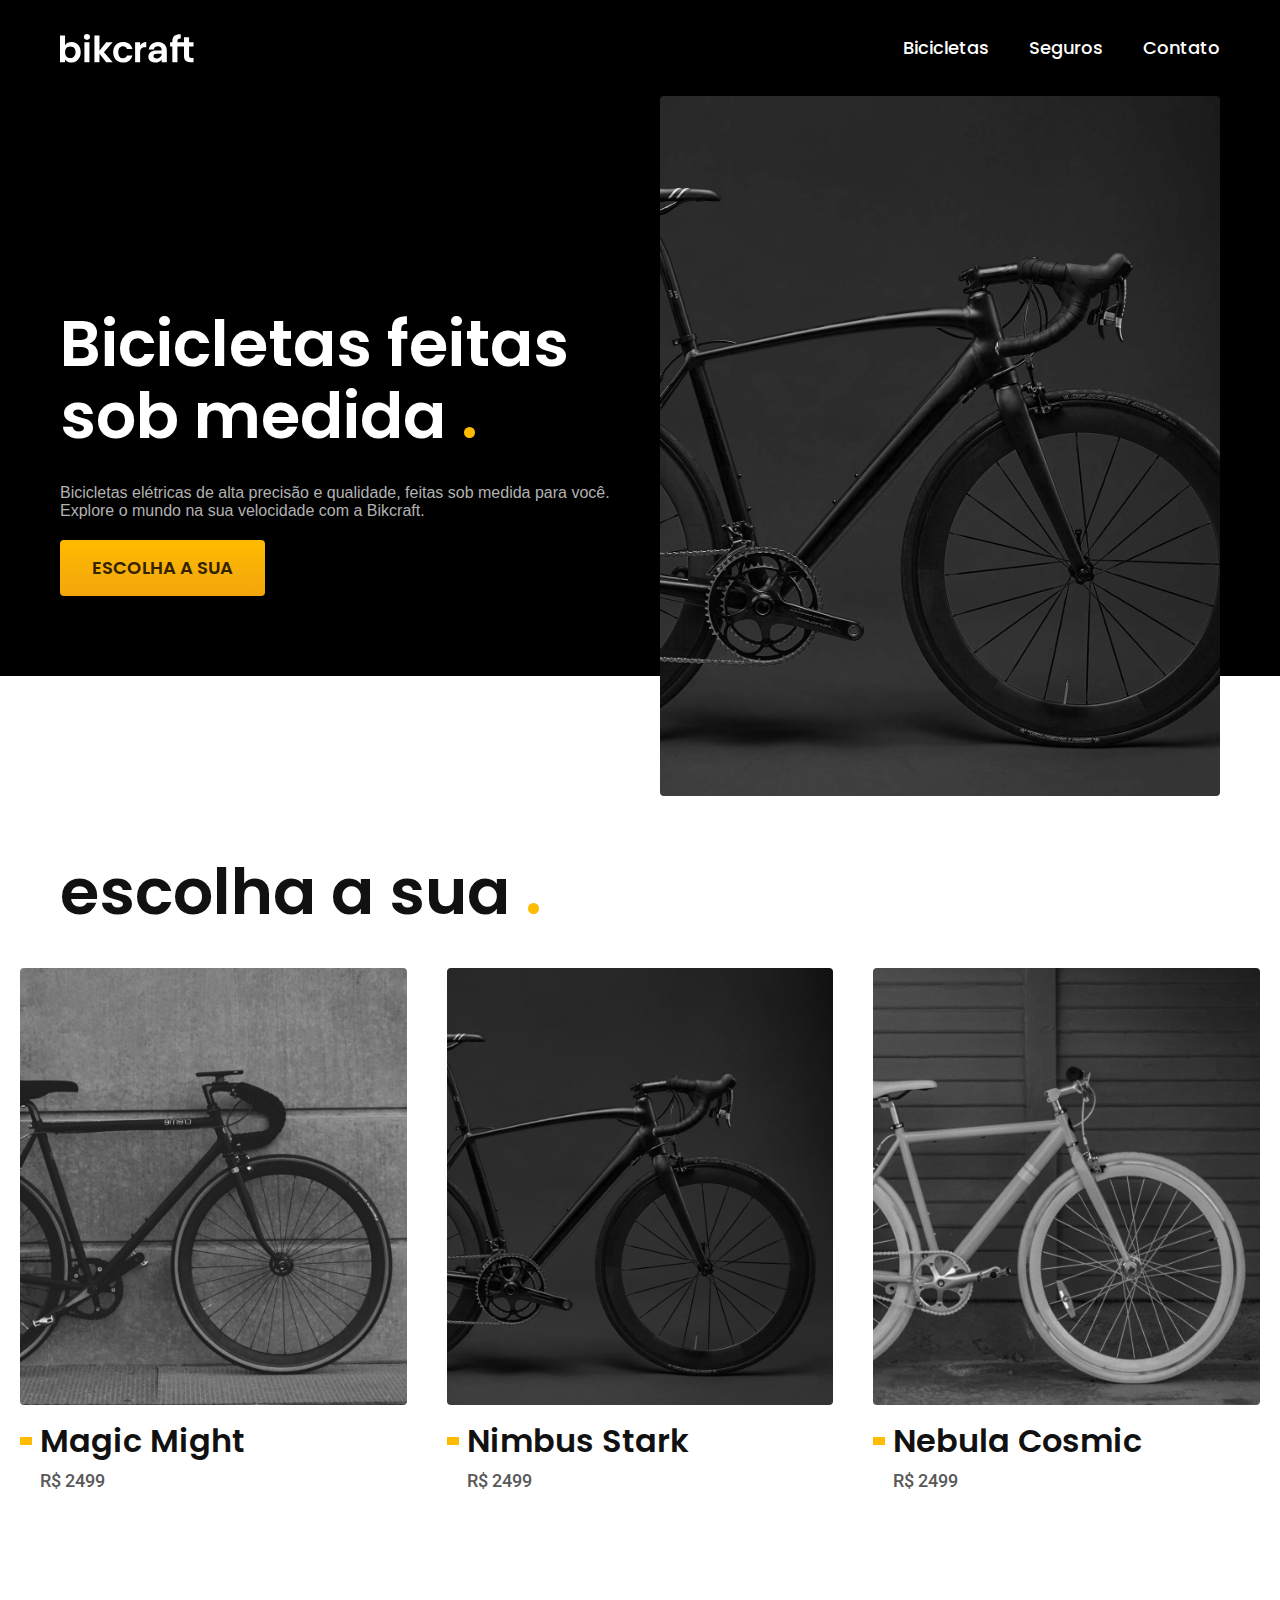
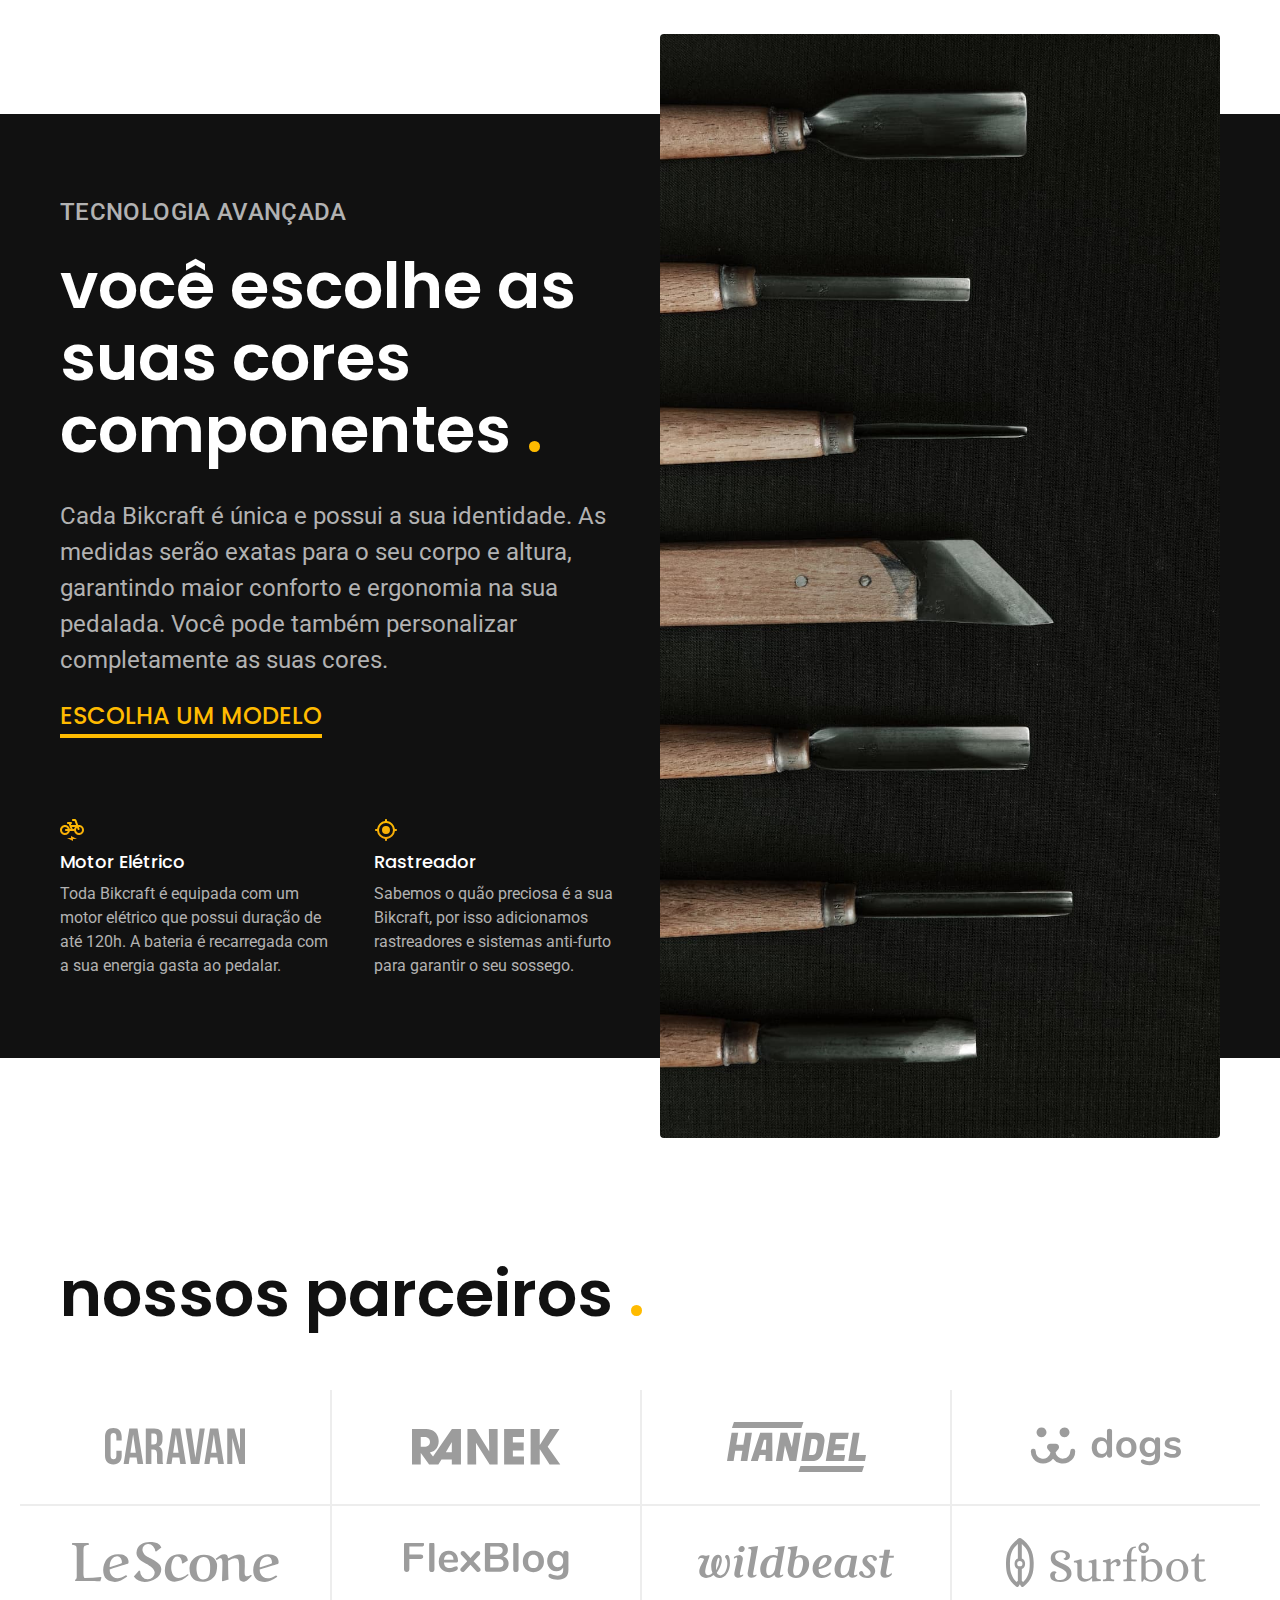
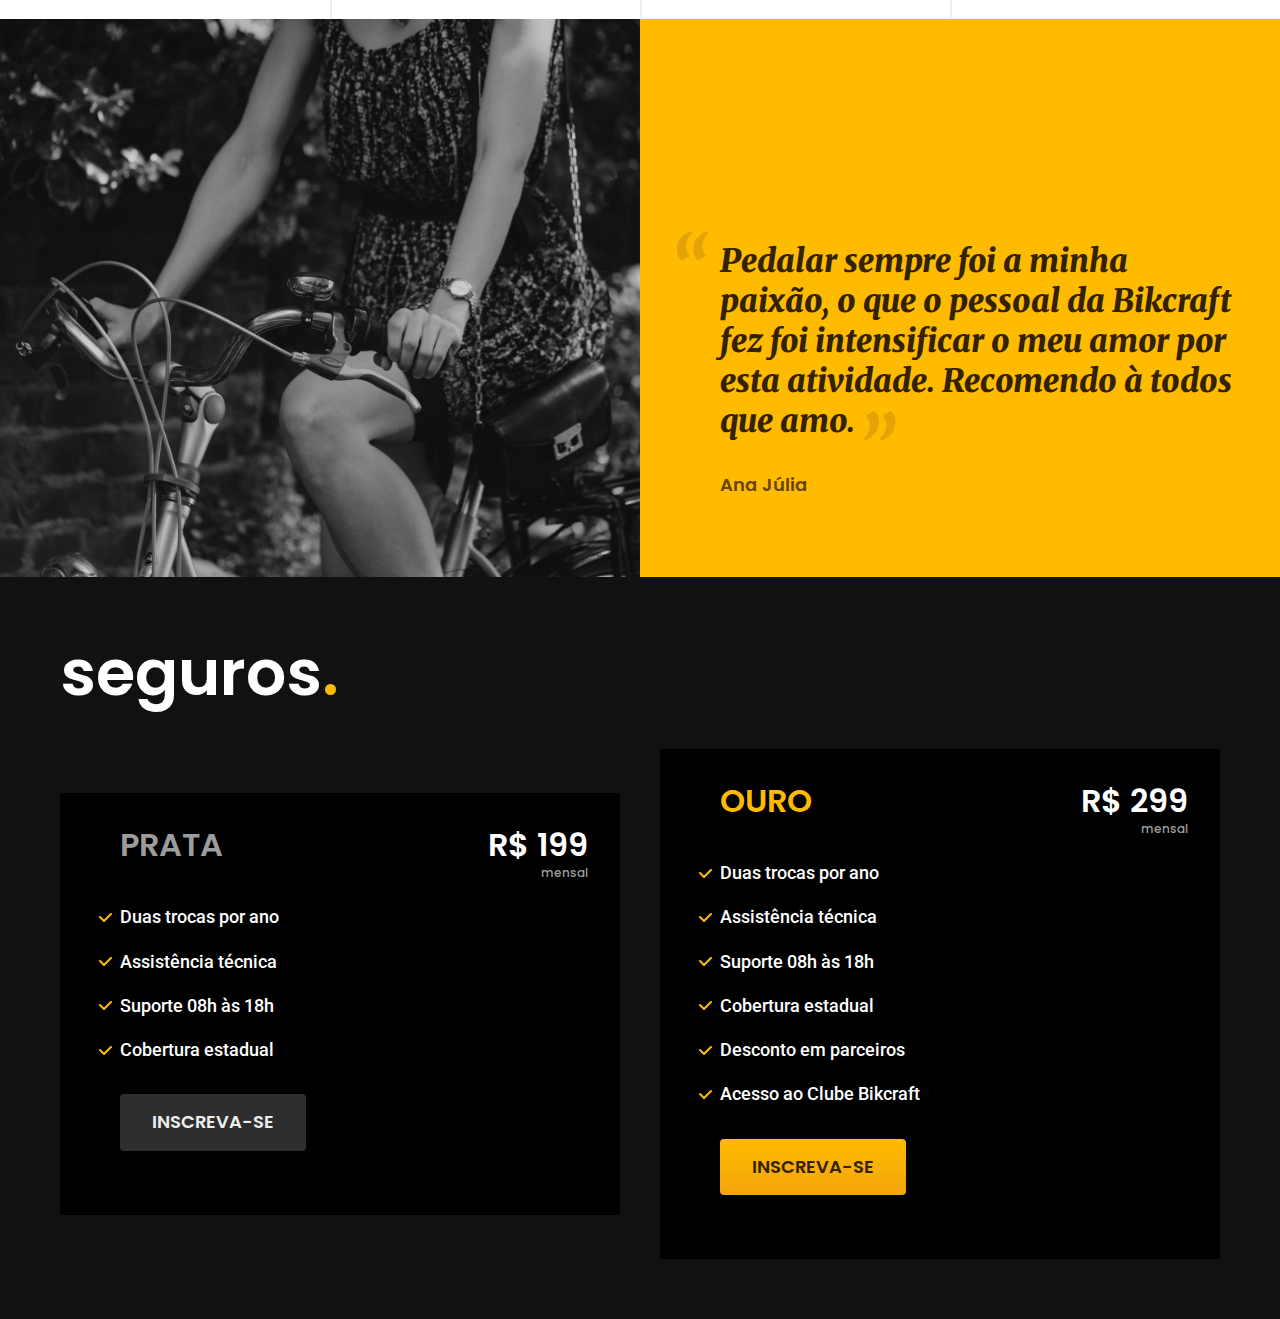
==== index.html @ 91bb76b3 "seguros" ====
<!DOCTYPE html>
<html lang="pt-br">

<head>
    <meta charset="UTF-8">
    <meta http-equiv="X-UA-Compatible" content="IE=edge">
    <meta name="viewport" content="width=device-width, initial-scale=1.0">
    <title>Bickcraft - Bicicletas Elétricas</title>
    <meta name="description" content="Bicicletas elétricas de alta precisão e qualidade, feitas sob medida para você. Explore o mundo na sua velocidade com a Bikcraft.">

    <link rel="stylesheet" href="./css/style.css">

    <link rel="preconnect" href="https://fonts.googleapis.com">
    <link rel="preconnect" href="https://fonts.gstatic.com" crossorigin>
    <link href="https://fonts.googleapis.com/css2?family=Merriweather:ital,wght@1,900&family=Poppins:wght@500;600&family=Roboto:wght@400;500&display=swap" rel="stylesheet">
</head>

<body>
    <header class="header-bg">
        <div class="header container">
            <a href="./">
                <img src="./img/bikcraft.svg" alt="Bickcraft">
            </a>

            <nav aria-label="primária">
                <ul class="header-menu  font-1-m cor-0">
                    <li><a href="./bicicletas.html">Bicicletas</a></li>
                    <li><a href="./seguros.html">Seguros</a></li>
                    <li><a href="./contato.html">Contato</a></li>
                </ul>
            </nav>
        </div>
    </header>

    <main class="introducao-bg">
        <div class="introducao container">
            <div class="introducao-conteudo">
                <h1 class="font-1-xxl cor-0">Bicicletas feitas sob medida <span class="cor-p1">.</span></h1>
                <p class="fonte-2-l cor-5">Bicicletas elétricas de alta precisão e qualidade, feitas sob medida para você. Explore o mundo na sua velocidade com a Bikcraft.</p>
                <a class="botao" href="./bicicletas.html">Escolha a sua</a>
            </div>
            <div>
                <img src="./img/fotos/introducao.jpg" alt="bicicleta eletrica preta">
            </div>
        </div>
    </main>

    <article class="bicicletas-lista">
        <h2 class="container font-1-xxl">escolha a sua <span class="cor-p1">.</span></h2>
        <ul>
            <li>
                <a href="./bicicletas/magic.html">
                    <img src="./img/bicicletas/magic-home.jpg" alt="Bicicleta Preta">
                    <h3 class="font-1-xl">Magic Might</h3>
                    <span class="font-2-m cor-8">R$ 2499</span>
                </a>
            </li>
            <li>
                <a href="./bicicletas/nimbus.html">
                    <img src="./img/bicicletas/nimbus-home.jpg" alt="Bicicleta Preta">
                    <h3 class="font-1-xl">Nimbus Stark</h3>
                    <span class="font-2-m cor-8">R$ 2499</span>
                </a>
            </li>
            <li>
                <a href="./bicicletas/nebula.html">
                    <img src="./img/bicicletas/nebula-home.jpg" alt="Bicicleta Preta">
                    <h3 class="font-1-xl">Nebula Cosmic</h3>
                    <span class="font-2-m cor-8">R$ 2499</span>
                </a>
            </li>
        </ul>
    </article>

    <article class="tecnologia-bg">
        <div class="tecnologia container">
            <div class="tecnologia-conteudo">
                <span class="font-2-l-b cor-5">Tecnologia Avançada</span>
                <h2 class="font-1-xxl cor-0">você escolhe as suas cores componentes <span class="cor-p1">.</span></h2>
                <p class="font-2-l cor-5">Cada Bikcraft é única e possui a sua identidade. As medidas serão exatas para o seu corpo e altura, garantindo maior conforto e ergonomia na sua pedalada. Você pode também personalizar completamente as suas cores.</p>
                <a class="link" href="./bibicletas.html">Escolha um modelo</a>
                <div class="tecnologia-vantagens">
                    <div>
                        <img src="./img/icones/eletrica.svg" alt="">
                        <h3 class="font-1-m cor-0">Motor Elétrico</h3>
                        <p class="font-2-s cor-5">Toda Bikcraft é equipada com um motor elétrico que possui duração de até 120h. A bateria é recarregada com a sua energia gasta ao pedalar.</p>
                    </div>
                    <div>
                        <img src="./img/icones/rastreador.svg" alt="">
                        <h3 class="font-1-m cor-0">Rastreador</h3>
                        <p class="font-2-s cor-5">Sabemos o quão preciosa é a sua Bikcraft, por isso adicionamos rastreadores e sistemas anti-furto para garantir o seu sossego.</p>
                    </div>
                </div>
            </div>
            <div class="tecnologia-imagem">
                <img src="./img/fotos/tecnologia.jpg">
            </div>
        </div>
    </article>

    <section class="parceiros" aria-label="Nossos Parceiros">
        <h2 class="container font-1-xxl">nossos parceiros <span class="cor-p1">.</span></h2>

        <ul>
            <li><img src="./img/parceiros/caravan.svg" alt="caravan"></li>
            <li><img src="./img/parceiros/ranek.svg" alt="ranek"></li>
            <li><img src="./img/parceiros/handel.svg" alt="handel"></li>
            <li><img src="./img/parceiros/dogs.svg" alt="dogs"></li>
            <li><img src="./img/parceiros/lescone.svg" alt="lescone"></li>
            <li><img src="./img/parceiros/flexblog.svg" alt="flexblog"></li>
            <li><img src="./img/parceiros/wildbeast.svg" alt="wildbeast"></li>
            <li><img src="./img/parceiros/surfbot.svg" alt="surfbot"></li>
        </ul>
    </section>

    <section class="depoimento" aria-label="Depoimento">
        <div>
            <img src="./img/fotos/depoimento.jpg" alt="Pessoa pedalando uma bicicleta Bickcraft">
        </div>
        <div class="depoimento-conteudo">
            <blockquote class="font-1-xl cor-p5">
                <p>Pedalar sempre foi a minha paixão, o que o pessoal da Bikcraft fez foi intensificar o meu amor por esta atividade. Recomendo à todos que amo.</p>
            </blockquote>
            <span class="font-1-m-b cor-p4">Ana Júlia</span>
        </div>
    </section>

    <article class="seguros-bg">
        <div class="seguros container">
            <h2 class="font-1-xxl cor-0">seguros<span class="cor-p1">.</span></h2>
            <div class="seguros-item">
                <h3 class="font-1-xl cor-6">PRATA</h3>
                <span class="font-1-xl cor-0">R$ 199 <span class="font-1-xs cor-6">mensal</span></span>
                <ul class="font-2-m cor-0">
                    <li>Duas trocas por ano</li>
                    <li>Assistência técnica</li>
                    <li>Suporte 08h às 18h</li>
                    <li>Cobertura estadual</li>
                </ul>
                <a class="botao secundario" href="./orcamento.html">Inscreva-se</a>
            </div>
            <div class="seguros-item">
                <h3 class="font-1-xl cor-p1">OURO</h3>
                <span class="font-1-xl cor-0">R$ 299 <span class="font-1-xs cor-6">mensal</span></span>
                <ul class="font-2-m cor-0">
                    <li>Duas trocas por ano</li>
                    <li>Assistência técnica</li>
                    <li>Suporte 08h às 18h</li>
                    <li>Cobertura estadual</li>
                    <li>Desconto em parceiros</li>
                    <li>Acesso ao Clube Bikcraft</li>
                </ul>
                <a class="botao" href="./orcamento.html">Inscreva-se</a>
            </div>
        </div>
    </article>

</body>

</html>
---- css/style.css ----
@import "./global/global.css";
@import "./utilidades/tipografia.css";
@import "./utilidades/cores.css";

@import "./global/header.css";

@import "./utilidades/componentes.css";

@import "./home/introducao.css";

@import "./bicicletas/bicicletas-lista.css";
@import "./seguros/seguros.css";

@import "./home/depoimento.css";
@import "./home/tecnologia.css";
@import "./home/parceiros.css"
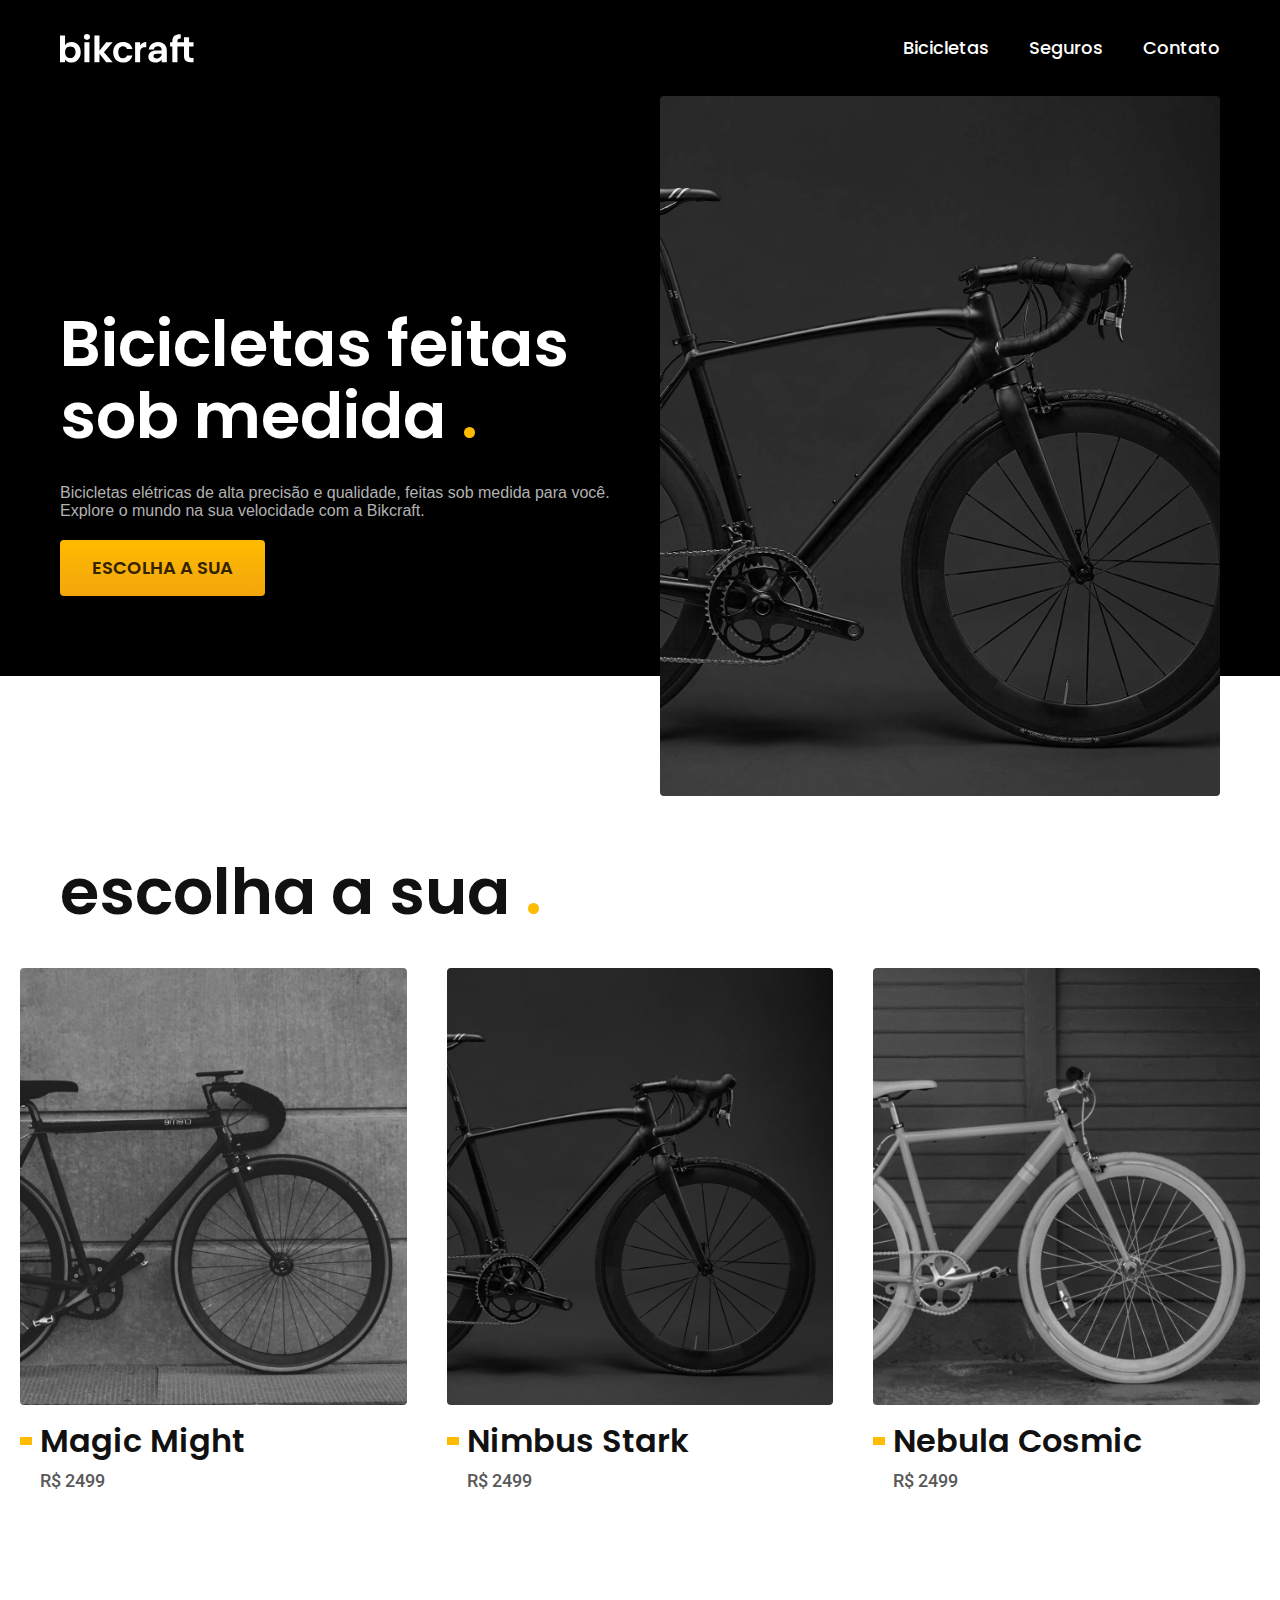
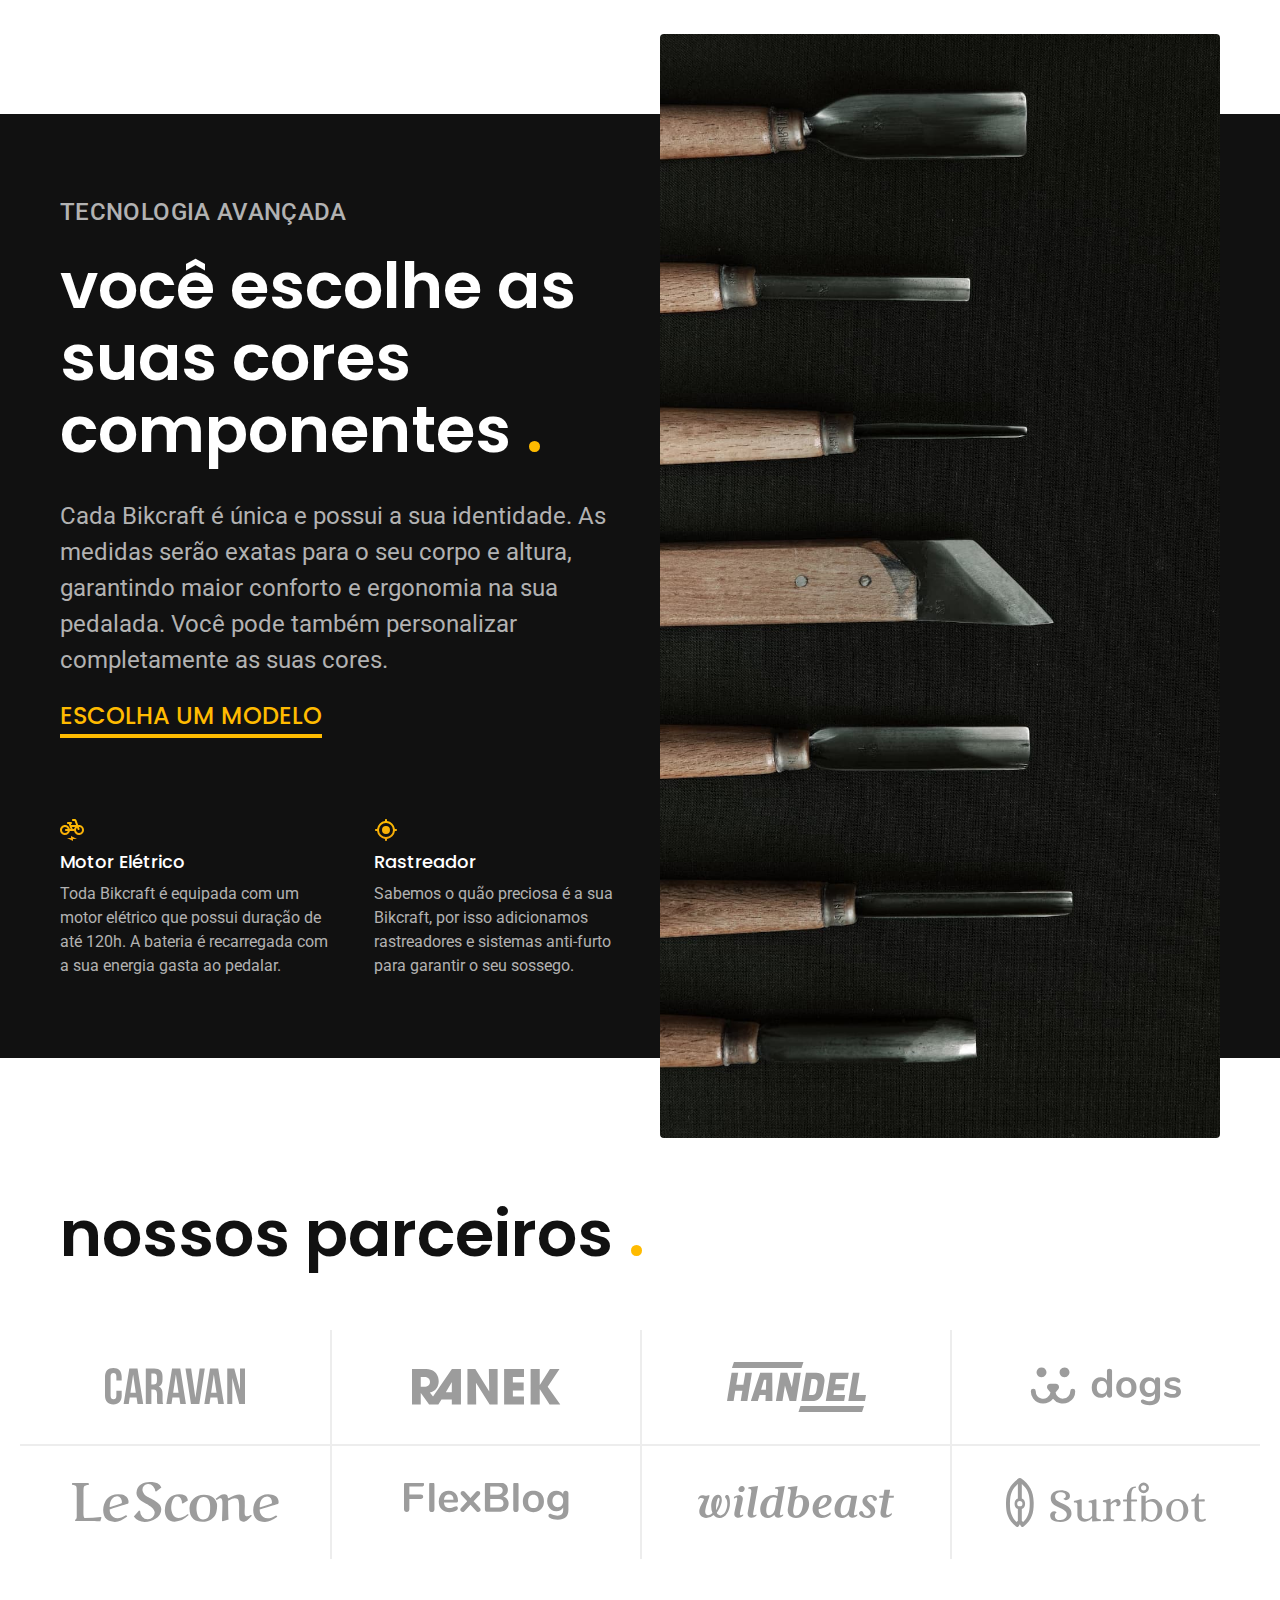
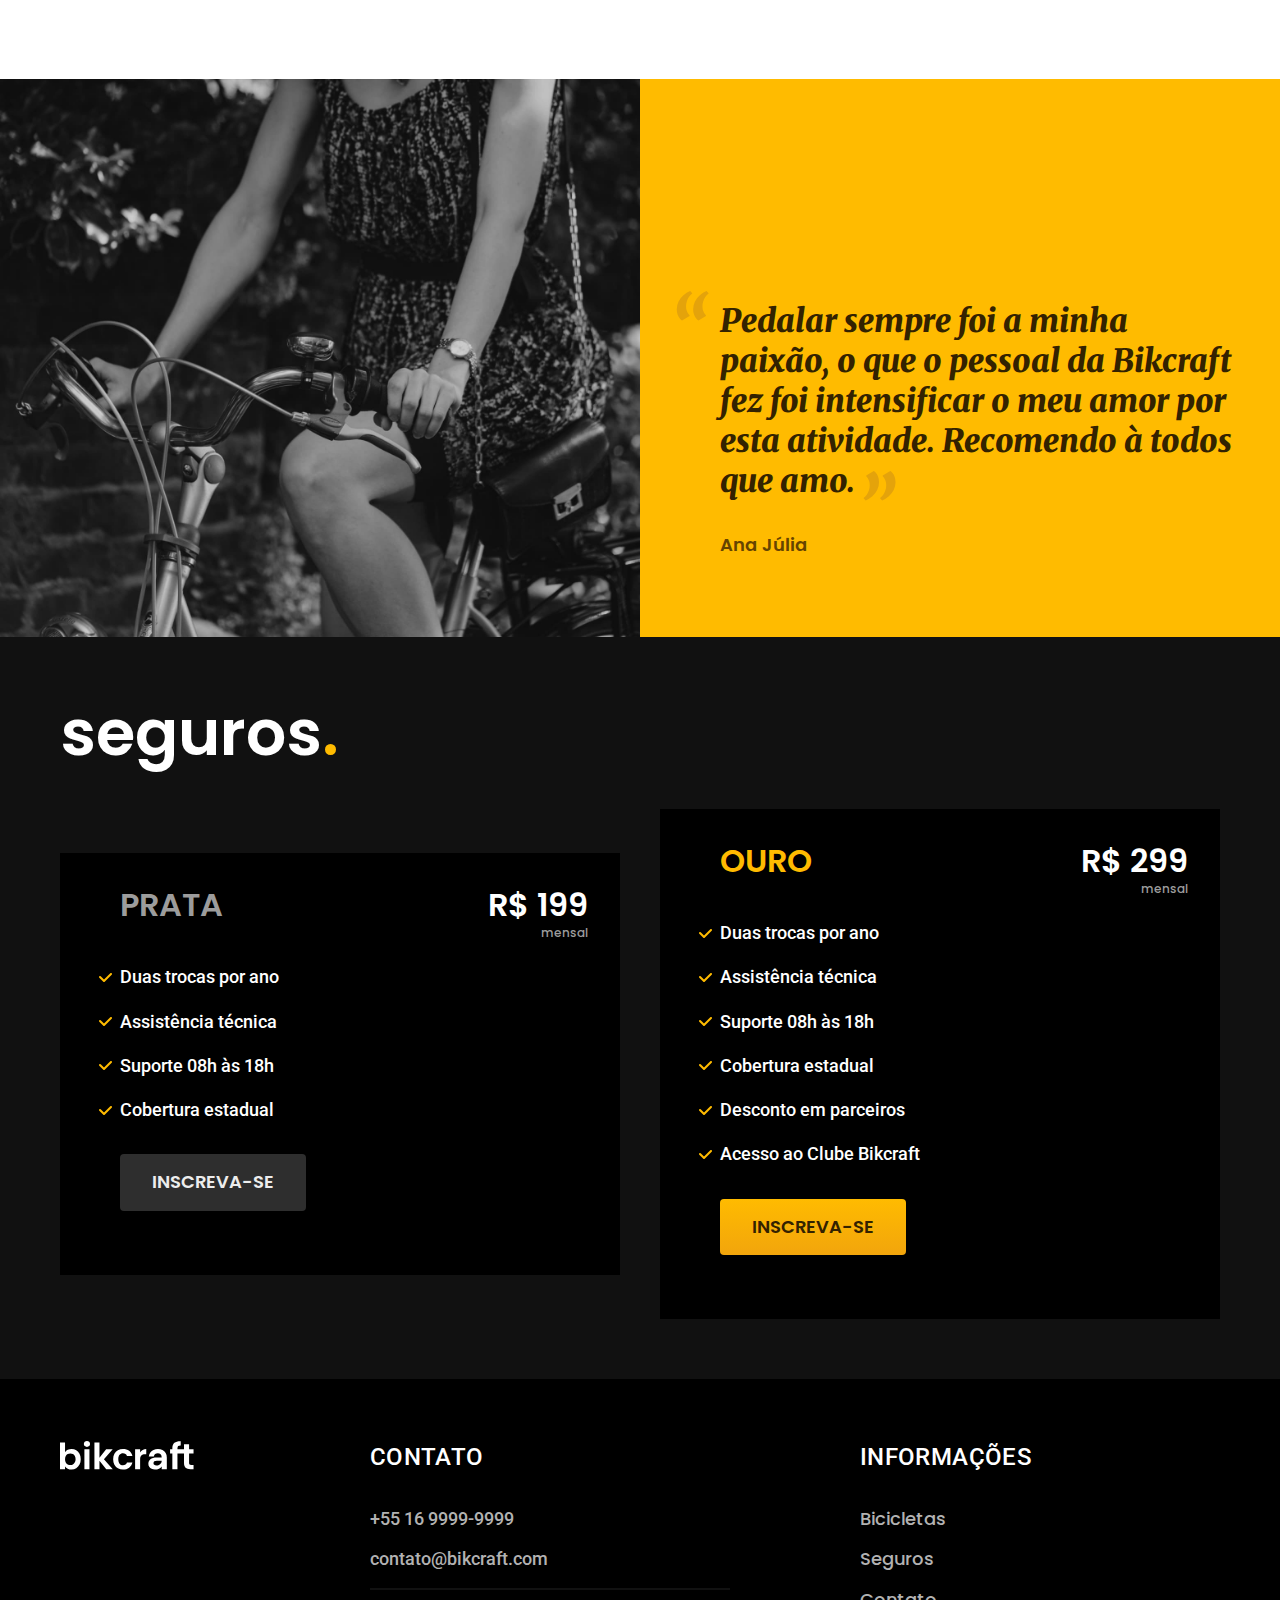
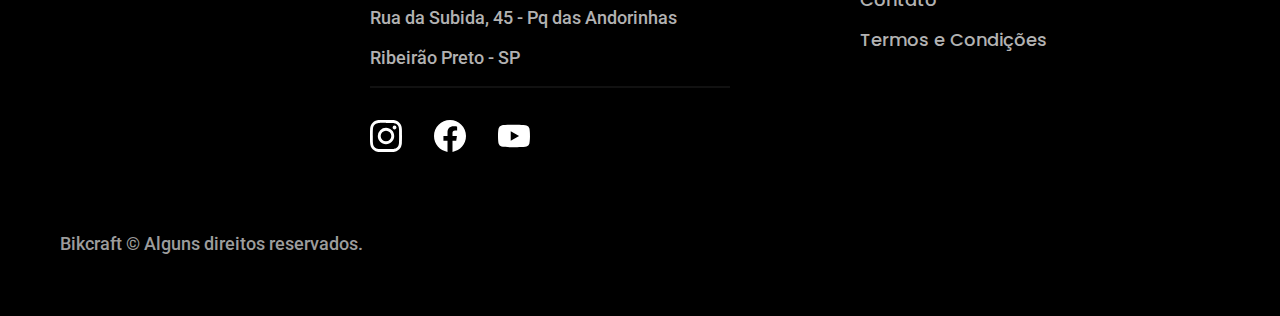
==== commit 782ffdd6: "footer" ====
--- a/index.html
+++ b/index.html
@@ -155,6 +155,43 @@
         </div>
     </article>
 
+    <footer class="footer-bg">
+        <div class="footer container">
+            <img src="./img/bikcraft.svg" alt="Bickcraft">
+            <div class="footer-contato">
+                <h3 class="font-2-l-b cor-0">Contato</h3>
+                <ul class="font-2-m cor-5">
+                    <li><a href="tel:+551699999999">+55 16 9999-9999</a></li>
+                    <li><a href="mailto:contato@bikcraft.com">contato@bikcraft.com</a></li>
+                    <li>Rua da Subida, 45 - Pq das Andorinhas</li>
+                    <li>Ribeirão Preto - SP</li>
+                </ul>
+                <div class="footer-redes">
+                    <a href="./">
+                        <img src="./img/redes/instagram.svg" alt="Instagram">
+                    </a>
+                    <a href="./">
+                        <img src="./img/redes/facebook.svg" alt="Facebook">
+                    </a>
+                    <a href="./">
+                        <img src="./img/redes/youtube.svg" alt=Youtube">
+                    </a>
+                </div>
+            </div>
+            <div class="footer-informacoes">
+                <h3 class="font-2-l-b cor-0">Informações</h3>
+                <nav>
+                    <ul class="font-1-m cor-5">
+                        <li><a href="./bicicletas.html">Bicicletas</a></li>
+                        <li><a href="./seguros.html">Seguros</a></li>
+                        <li><a href="./contato.html">Contato</a></li>
+                        <li><a href="./termos.html">Termos e Condições</a></li>
+                    </ul>
+                </nav>
+            </div>
+            <p class="footer-copy font-2-m cor-6">Bikcraft © Alguns direitos reservados.</p>
+        </div>
+    </footer>
 </body>
 
 </html>--- a/css/style.css
+++ b/css/style.css
@@ -3,6 +3,7 @@
 @import "./utilidades/cores.css";
 
 @import "./global/header.css";
+@import "./global/footer.css";
 
 @import "./utilidades/componentes.css";
 
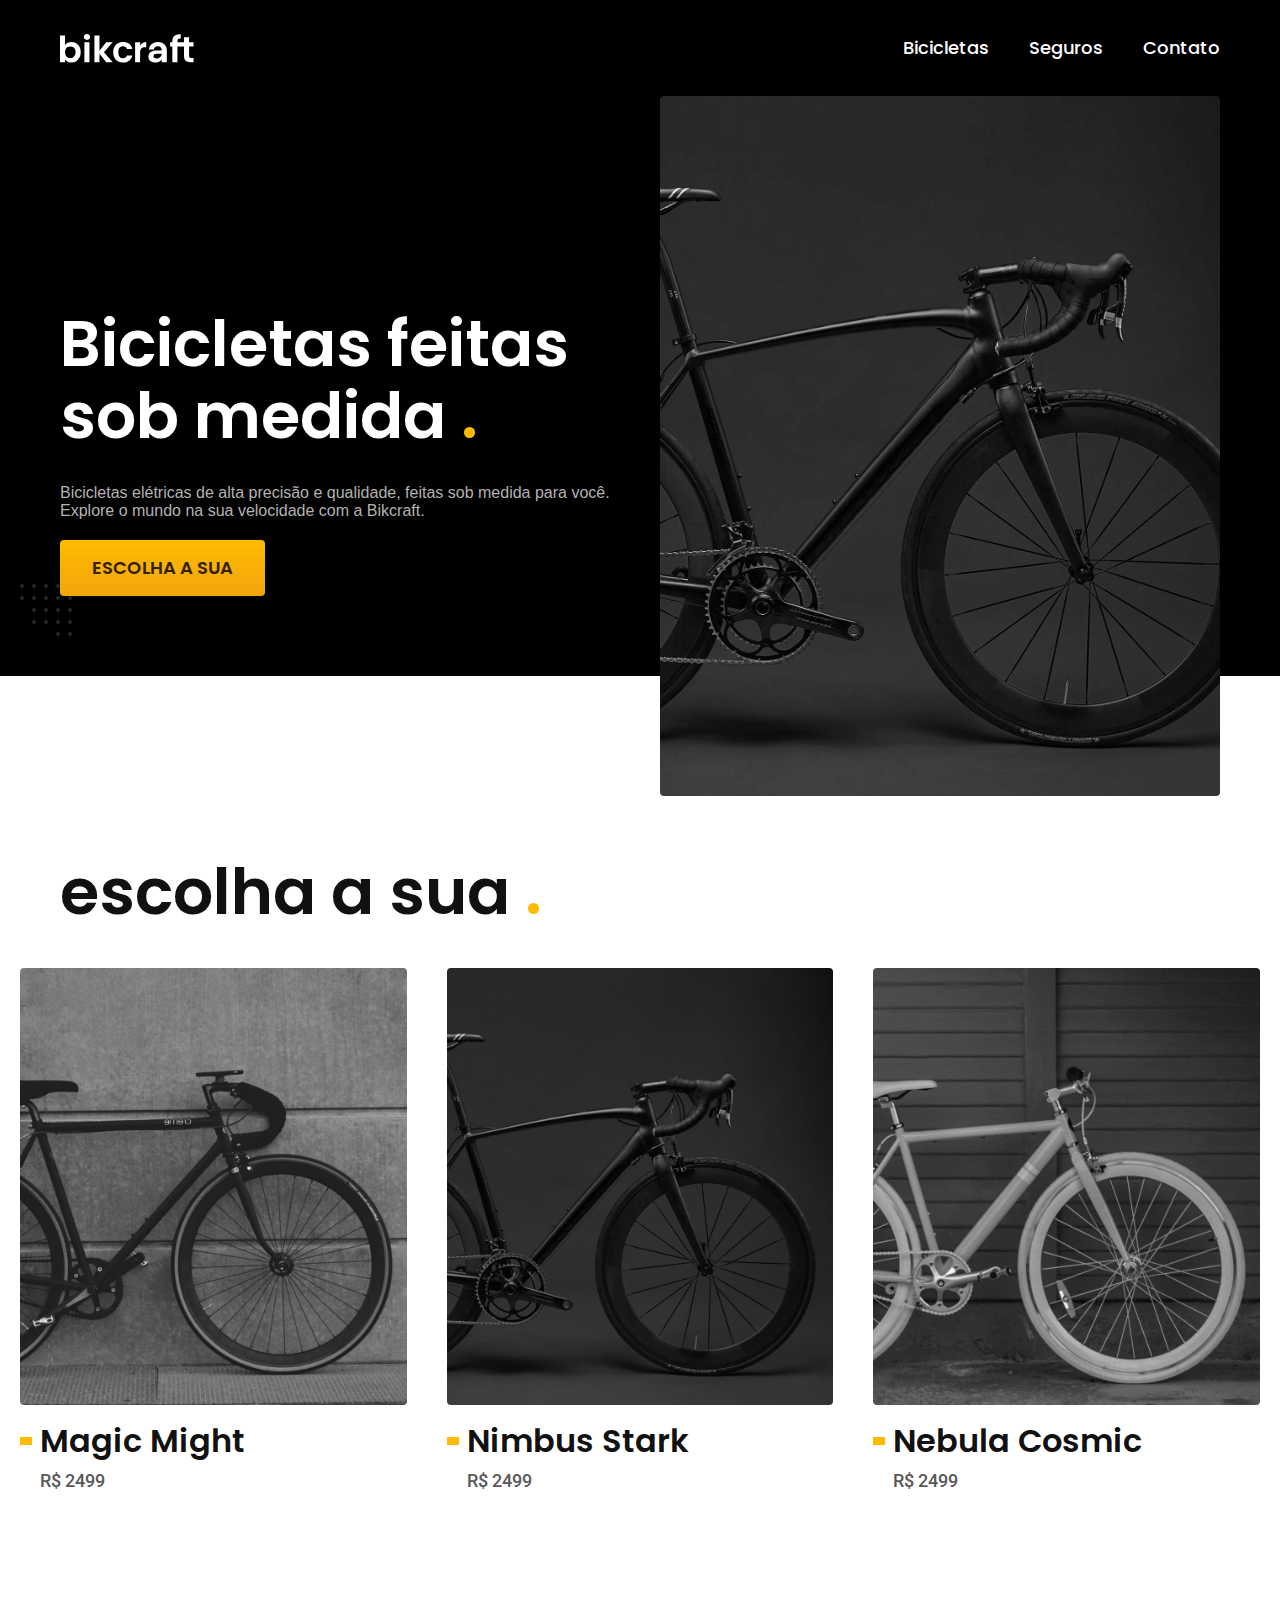
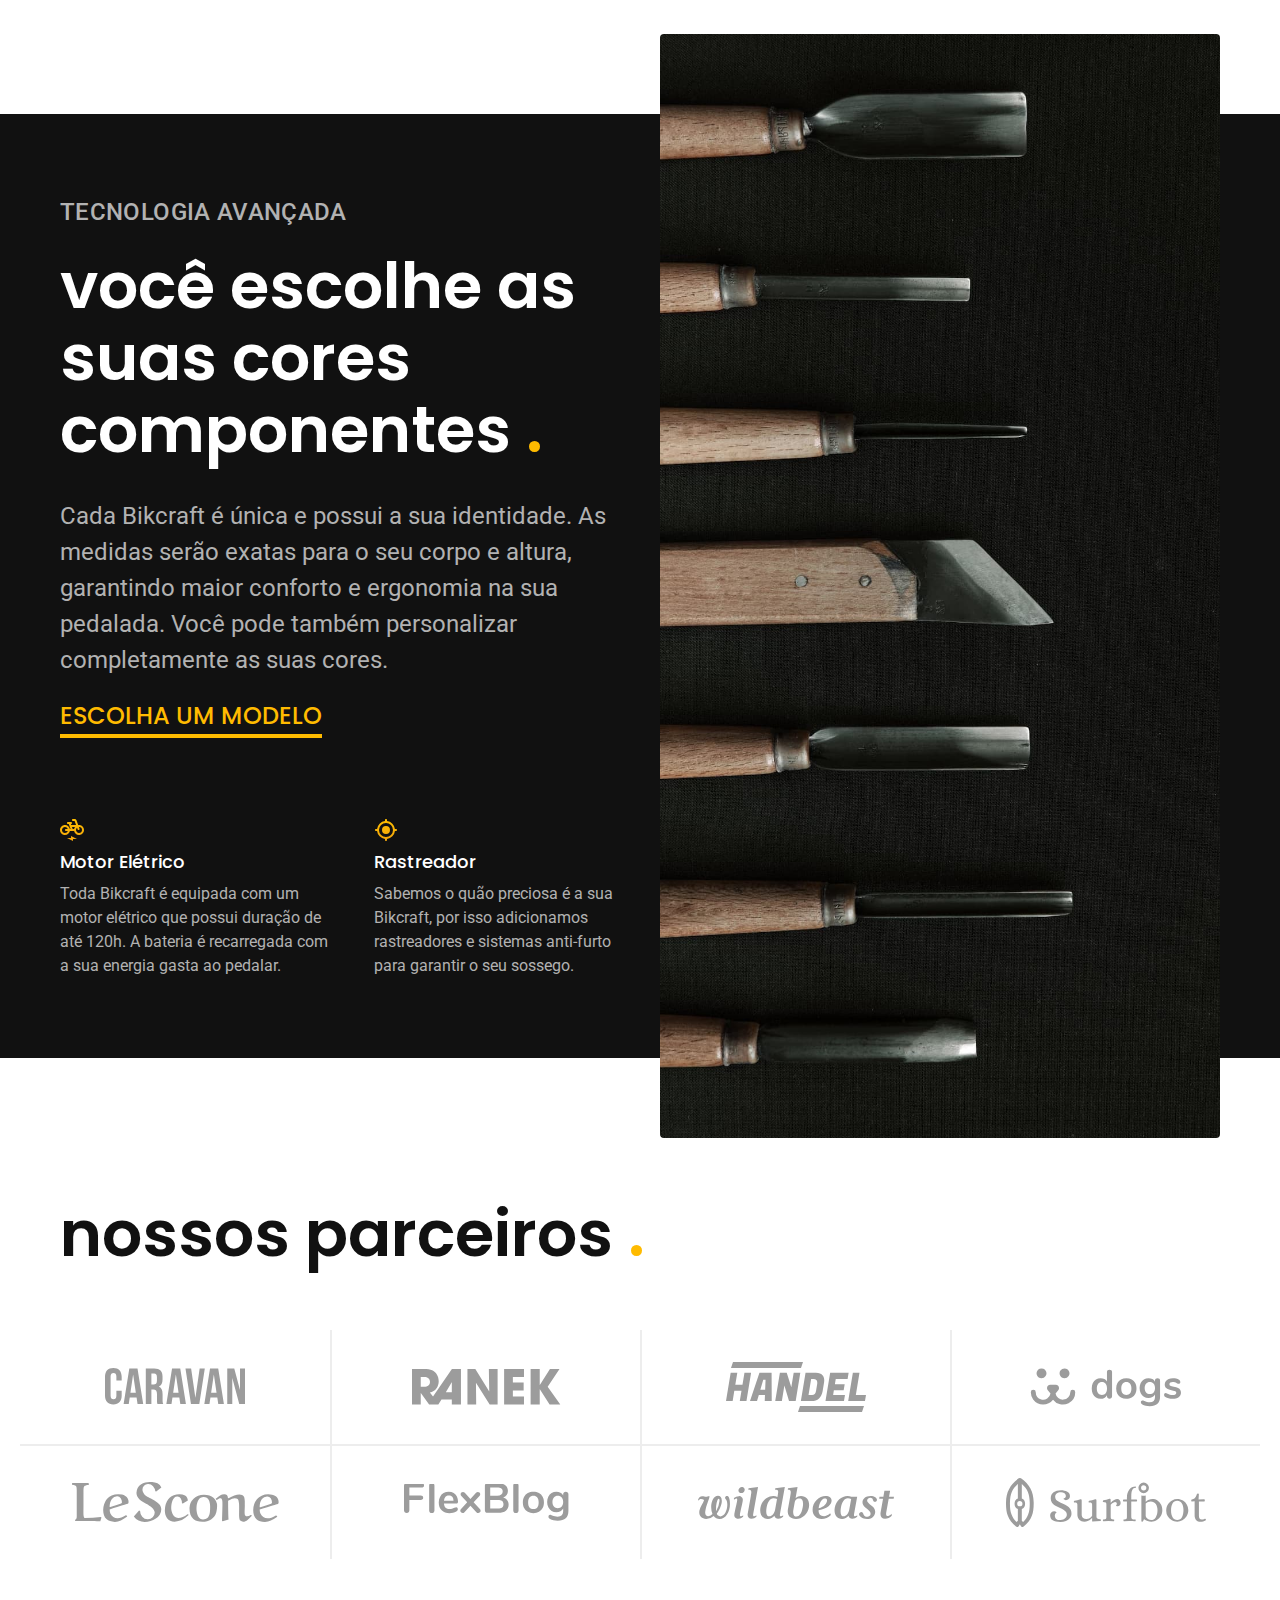
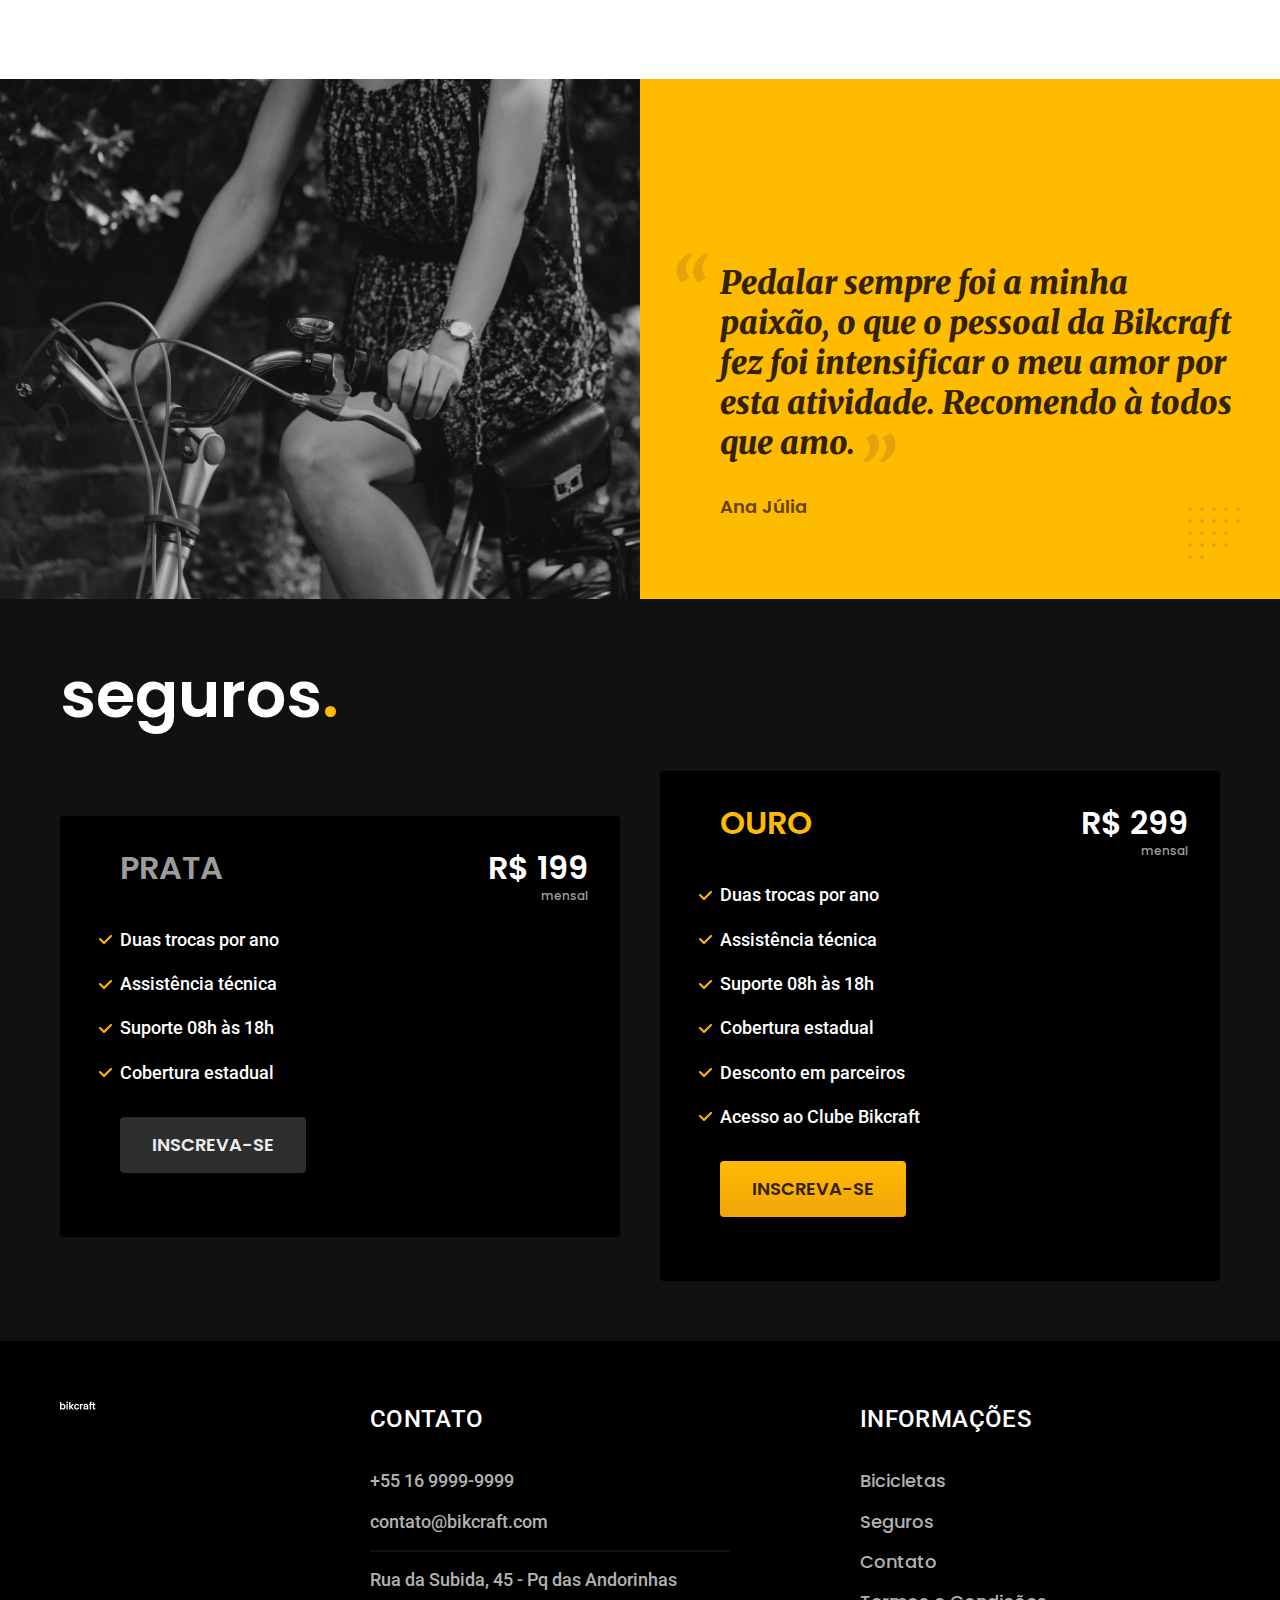
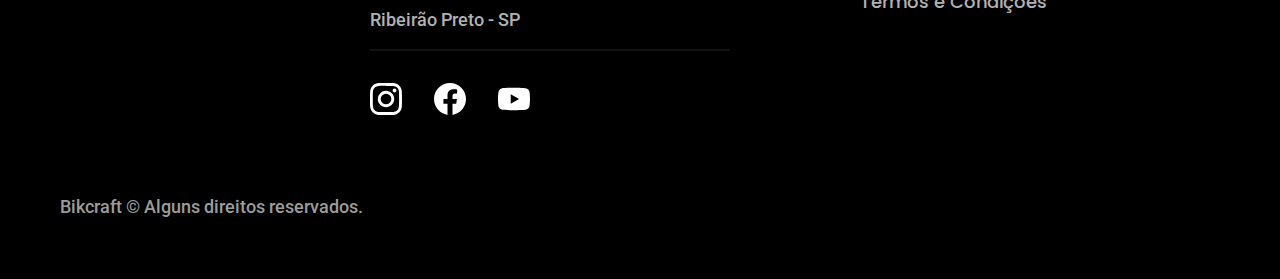
==== commit 49f5ef4d: "otimizações" ====
--- a/index.html
+++ b/index.html
@@ -8,6 +8,7 @@
     <title>Bickcraft - Bicicletas Elétricas</title>
     <meta name="description" content="Bicicletas elétricas de alta precisão e qualidade, feitas sob medida para você. Explore o mundo na sua velocidade com a Bikcraft.">
 
+    <link href="./css/style.css" rel="preload" as="style">
     <link rel="stylesheet" href="./css/style.css">
 
     <link rel="preconnect" href="https://fonts.googleapis.com">
@@ -19,7 +20,7 @@
     <header class="header-bg">
         <div class="header container">
             <a href="./">
-                <img src="./img/bikcraft.svg" alt="Bickcraft">
+                <img src="./img/bikcraft.svg" width="136" height="32" alt="Bickcraft">
             </a>
 
             <nav aria-label="primária">
@@ -39,9 +40,10 @@
                 <p class="fonte-2-l cor-5">Bicicletas elétricas de alta precisão e qualidade, feitas sob medida para você. Explore o mundo na sua velocidade com a Bikcraft.</p>
                 <a class="botao" href="./bicicletas.html">Escolha a sua</a>
             </div>
-            <div>
-                <img src="./img/fotos/introducao.jpg" alt="bicicleta eletrica preta">
-            </div>
+            <picture>
+                <source media="(max-width: 800px)" srcset="./img/bicicletas/nimbus.jpg">
+                <img src="./img/fotos/introducao.jpg" width="1280" height="1600" alt="bicicleta eletrica preta">
+            </picture>
         </div>
     </main>
 
@@ -50,21 +52,21 @@
         <ul>
             <li>
                 <a href="./bicicletas/magic.html">
-                    <img src="./img/bicicletas/magic-home.jpg" alt="Bicicleta Preta">
+                    <img src="./img/bicicletas/magic-home.jpg" width="920" height="1040" alt="Bicicleta Preta">
                     <h3 class="font-1-xl">Magic Might</h3>
                     <span class="font-2-m cor-8">R$ 2499</span>
                 </a>
             </li>
             <li>
                 <a href="./bicicletas/nimbus.html">
-                    <img src="./img/bicicletas/nimbus-home.jpg" alt="Bicicleta Preta">
+                    <img src="./img/bicicletas/nimbus-home.jpg" width="920" height="1040" alt="Bicicleta Preta">
                     <h3 class="font-1-xl">Nimbus Stark</h3>
                     <span class="font-2-m cor-8">R$ 2499</span>
                 </a>
             </li>
             <li>
                 <a href="./bicicletas/nebula.html">
-                    <img src="./img/bicicletas/nebula-home.jpg" alt="Bicicleta Preta">
+                    <img src="./img/bicicletas/nebula-home.jpg" width="920" height="1040" alt="Bicicleta Preta">
                     <h3 class="font-1-xl">Nebula Cosmic</h3>
                     <span class="font-2-m cor-8">R$ 2499</span>
                 </a>
@@ -81,19 +83,19 @@
                 <a class="link" href="./bibicletas.html">Escolha um modelo</a>
                 <div class="tecnologia-vantagens">
                     <div>
-                        <img src="./img/icones/eletrica.svg" alt="">
+                        <img src="./img/icones/eletrica.svg" width="24" height="24" alt="">
                         <h3 class="font-1-m cor-0">Motor Elétrico</h3>
                         <p class="font-2-s cor-5">Toda Bikcraft é equipada com um motor elétrico que possui duração de até 120h. A bateria é recarregada com a sua energia gasta ao pedalar.</p>
                     </div>
                     <div>
-                        <img src="./img/icones/rastreador.svg" alt="">
+                        <img src="./img/icones/rastreador.svg" width="24" height="24" alt="">
                         <h3 class="font-1-m cor-0">Rastreador</h3>
                         <p class="font-2-s cor-5">Sabemos o quão preciosa é a sua Bikcraft, por isso adicionamos rastreadores e sistemas anti-furto para garantir o seu sossego.</p>
                     </div>
                 </div>
             </div>
             <div class="tecnologia-imagem">
-                <img src="./img/fotos/tecnologia.jpg">
+                <img src="./img/fotos/tecnologia.jpg" width="1200" height="1920">
             </div>
         </div>
     </article>
@@ -102,20 +104,20 @@
         <h2 class="container font-1-xxl">nossos parceiros <span class="cor-p1">.</span></h2>
 
         <ul>
-            <li><img src="./img/parceiros/caravan.svg" alt="caravan"></li>
-            <li><img src="./img/parceiros/ranek.svg" alt="ranek"></li>
-            <li><img src="./img/parceiros/handel.svg" alt="handel"></li>
-            <li><img src="./img/parceiros/dogs.svg" alt="dogs"></li>
-            <li><img src="./img/parceiros/lescone.svg" alt="lescone"></li>
-            <li><img src="./img/parceiros/flexblog.svg" alt="flexblog"></li>
-            <li><img src="./img/parceiros/wildbeast.svg" alt="wildbeast"></li>
-            <li><img src="./img/parceiros/surfbot.svg" alt="surfbot"></li>
+            <li><img src="./img/parceiros/caravan.svg" alt="Caravan" width="140" height="38"></li>
+            <li><img src="./img/parceiros/ranek.svg" alt="Ranek" width="149" height="36"></li>
+            <li><img src="./img/parceiros/handel.svg" alt="Handel" width="140" height="50"></li>
+            <li><img src="./img/parceiros/dogs.svg" alt="Dogs" width="152" height="39"></li>
+            <li><img src="./img/parceiros/lescone.svg" alt="LeScone" width="208" height="41"></li>
+            <li><img src="./img/parceiros/flexblog.svg" alt="FlexBlog" width="165" height="38"></li>
+            <li><img src="./img/parceiros/wildbeast.svg" alt="Wildbeast" width="196" height="34"></li>
+            <li><img src="./img/parceiros/surfbot.svg" alt="Surfbot" width="200" height="49"></li>
         </ul>
     </section>
 
     <section class="depoimento" aria-label="Depoimento">
         <div>
-            <img src="./img/fotos/depoimento.jpg" alt="Pessoa pedalando uma bicicleta Bickcraft">
+            <img src="./img/fotos/depoimento.jpg" width="1560" height="1360"  alt="Pessoa pedalando uma bicicleta Bickcraft">
         </div>
         <div class="depoimento-conteudo">
             <blockquote class="font-1-xl cor-p5">
@@ -157,7 +159,7 @@
 
     <footer class="footer-bg">
         <div class="footer container">
-            <img src="./img/bikcraft.svg" alt="Bickcraft">
+            <img src="./img/bikcraft.svg" width="36" height="32" alt="Bickcraft">
             <div class="footer-contato">
                 <h3 class="font-2-l-b cor-0">Contato</h3>
                 <ul class="font-2-m cor-5">
@@ -168,13 +170,13 @@
                 </ul>
                 <div class="footer-redes">
                     <a href="./">
-                        <img src="./img/redes/instagram.svg" alt="Instagram">
+                        <img src="./img/redes/instagram.svg" width="32" height="32" alt="Instagram">
                     </a>
                     <a href="./">
-                        <img src="./img/redes/facebook.svg" alt="Facebook">
+                        <img src="./img/redes/facebook.svg" width="32" height="32" alt="Facebook">
                     </a>
                     <a href="./">
-                        <img src="./img/redes/youtube.svg" alt=Youtube">
+                        <img src="./img/redes/youtube.svg" width="32" height="32" alt=Youtube">
                     </a>
                 </div>
             </div>
--- a/css/style.css
+++ b/css/style.css
@@ -6,12 +6,27 @@
 @import "./global/footer.css";
 
 @import "./utilidades/componentes.css";
+@import "./utilidades/formulario.css";
 
 @import "./home/introducao.css";
 
 @import "./bicicletas/bicicletas-lista.css";
+@import "./bicicletas/bicicletas.css";
+
+@import "./bicicleta/bicicleta.css";
+@import "./bicicleta/seguro.css";
+
 @import "./seguros/seguros.css";
+@import "./seguros/vantagens.css";
+@import "./seguros/perguntas.css";
 
 @import "./home/depoimento.css";
 @import "./home/tecnologia.css";
-@import "./home/parceiros.css"+@import "./home/parceiros.css";
+
+@import "./contato/contato.css";
+@import "./contato/lojas.css";
+
+@import "./orcamento/orcamento.css";
+
+@import "./termos/termos.css";--- a/css/style.css
+++ b/css/style.css
@@ -6,12 +6,27 @@
 @import "./global/footer.css";
 
 @import "./utilidades/componentes.css";
+@import "./utilidades/formulario.css";
 
 @import "./home/introducao.css";
 
 @import "./bicicletas/bicicletas-lista.css";
+@import "./bicicletas/bicicletas.css";
+
+@import "./bicicleta/bicicleta.css";
+@import "./bicicleta/seguro.css";
+
 @import "./seguros/seguros.css";
+@import "./seguros/vantagens.css";
+@import "./seguros/perguntas.css";
 
 @import "./home/depoimento.css";
 @import "./home/tecnologia.css";
-@import "./home/parceiros.css"+@import "./home/parceiros.css";
+
+@import "./contato/contato.css";
+@import "./contato/lojas.css";
+
+@import "./orcamento/orcamento.css";
+
+@import "./termos/termos.css";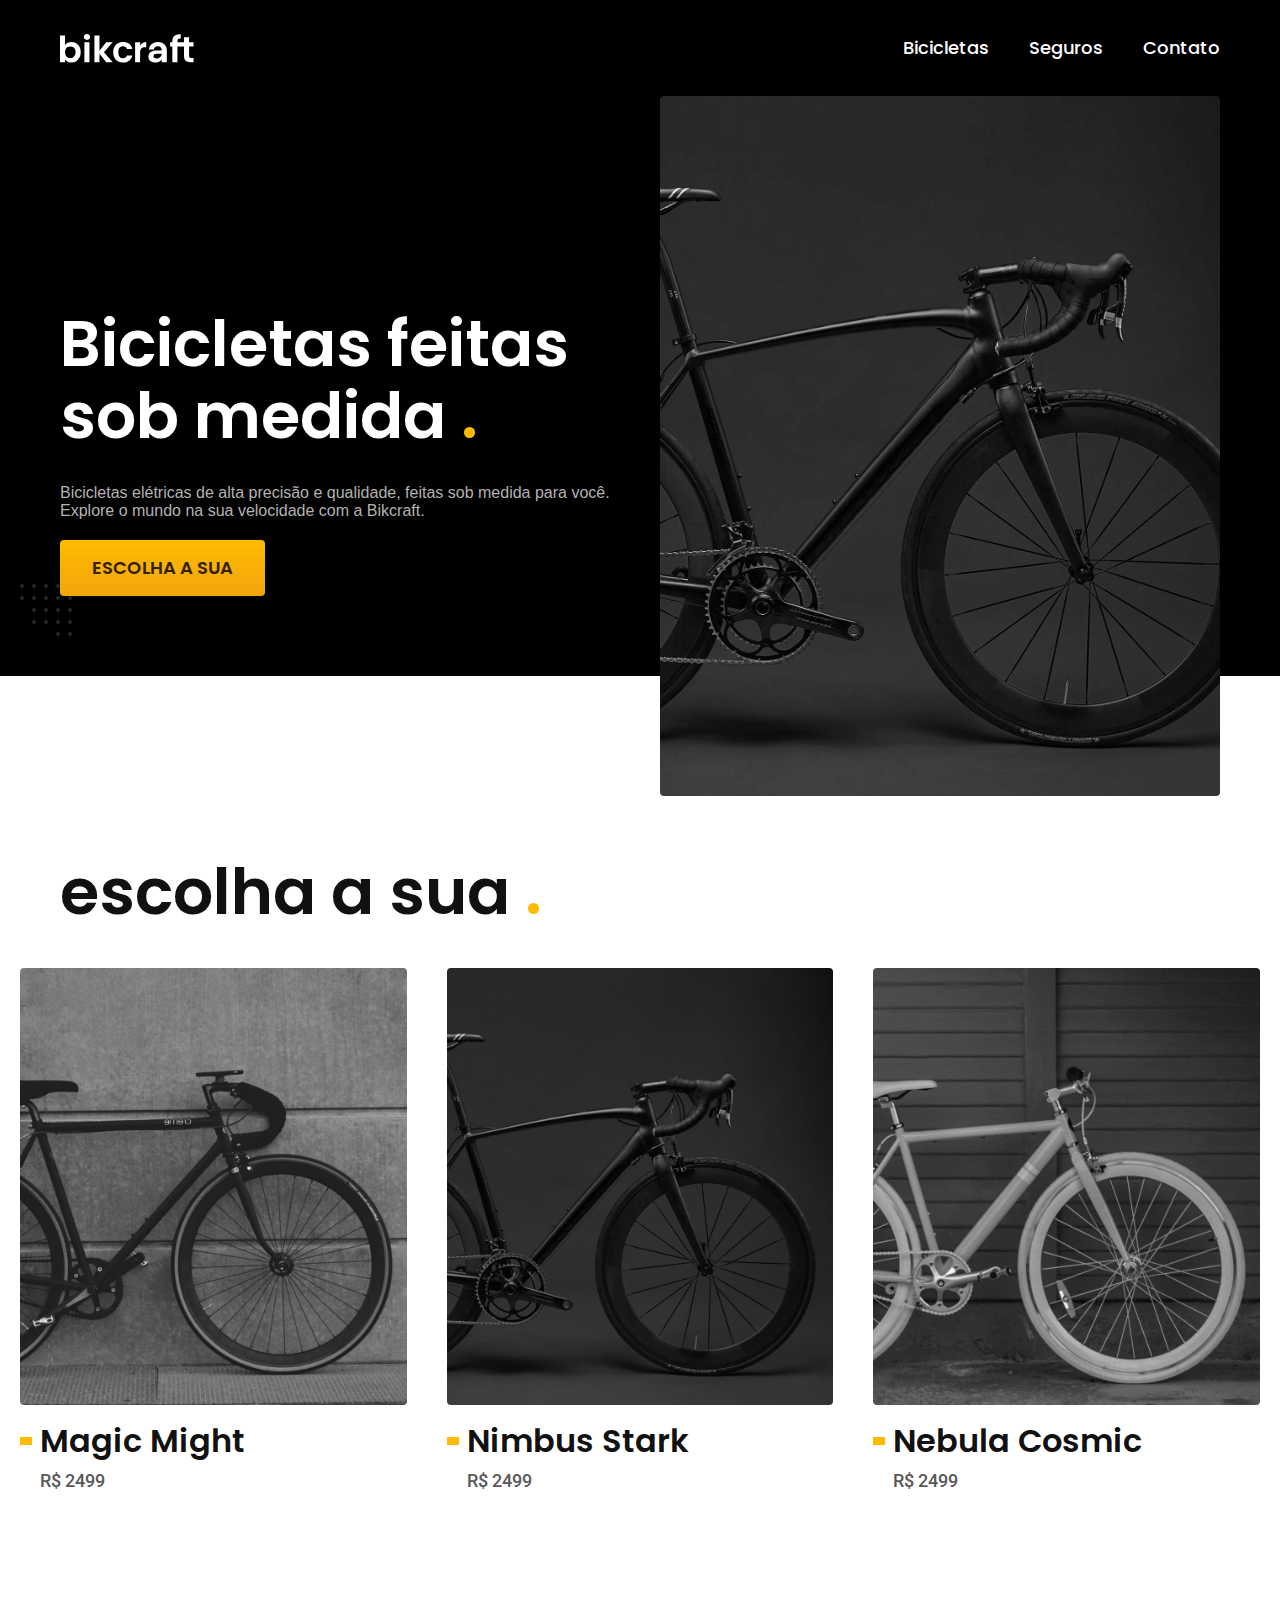
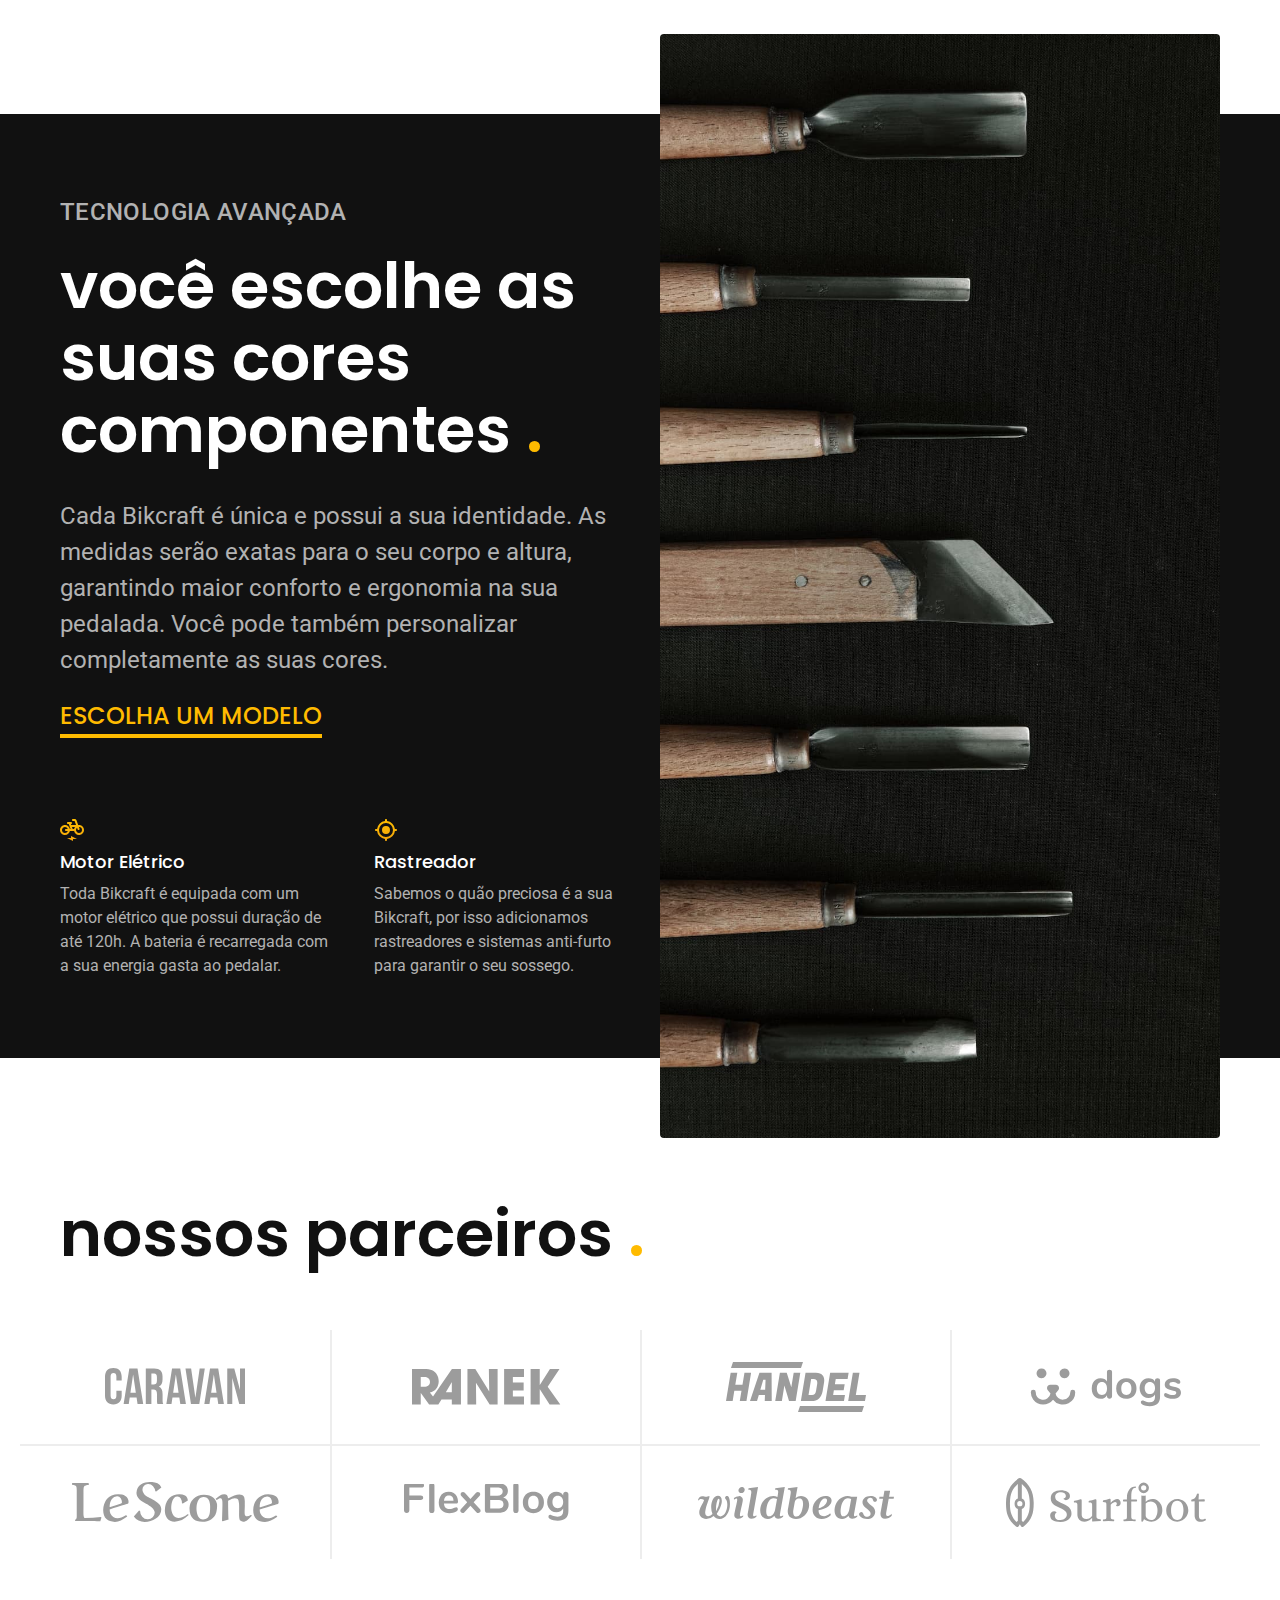
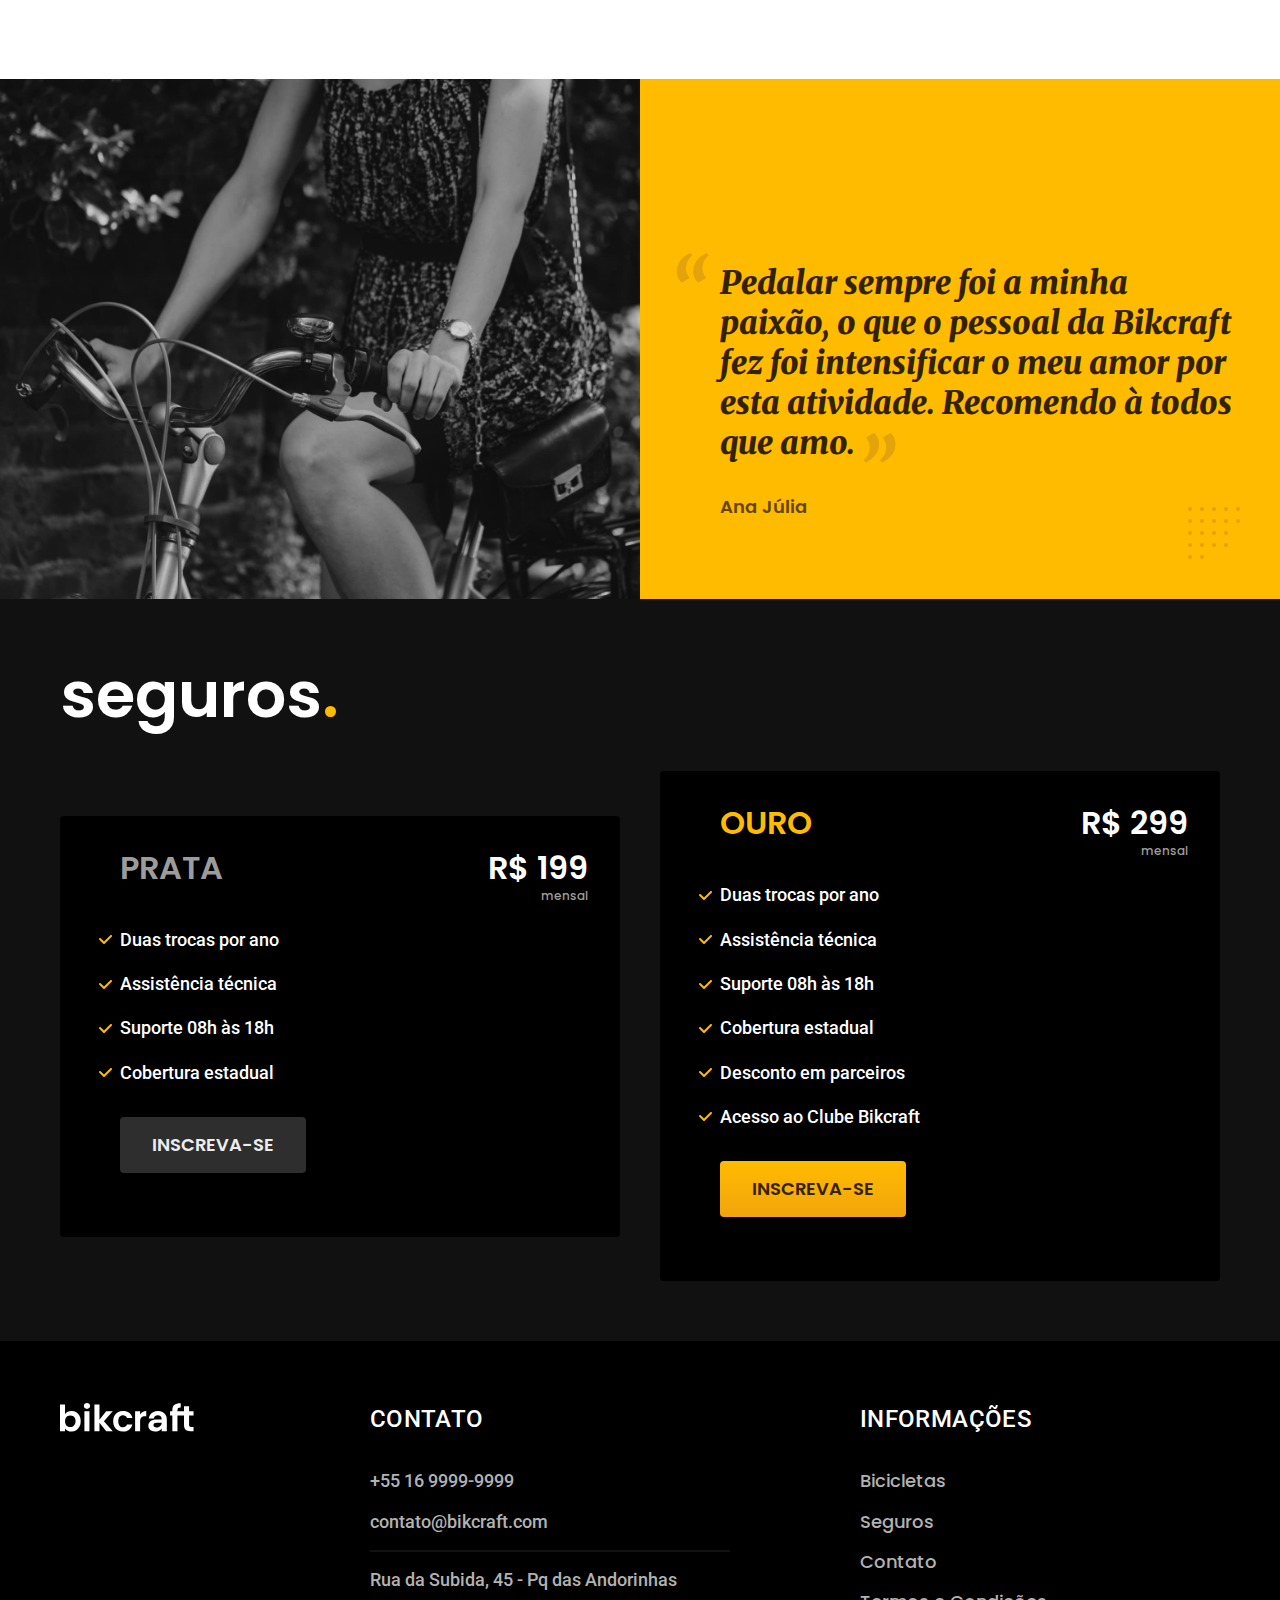
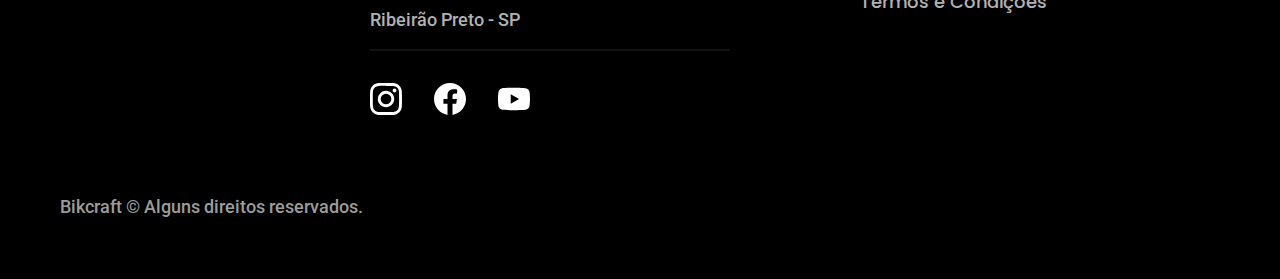
==== commit 777f84eb: "Adicionando funcionalidades" ====
--- a/index.html
+++ b/index.html
@@ -159,7 +159,7 @@
 
     <footer class="footer-bg">
         <div class="footer container">
-            <img src="./img/bikcraft.svg" width="36" height="32" alt="Bickcraft">
+            <img src="./img/bikcraft.svg" width="136" height="32" alt="Bickcraft">
             <div class="footer-contato">
                 <h3 class="font-2-l-b cor-0">Contato</h3>
                 <ul class="font-2-m cor-5">
@@ -194,6 +194,8 @@
             <p class="footer-copy font-2-m cor-6">Bikcraft © Alguns direitos reservados.</p>
         </div>
     </footer>
+
+    <script src="./js/script.js"></script>
 </body>
 
 </html>